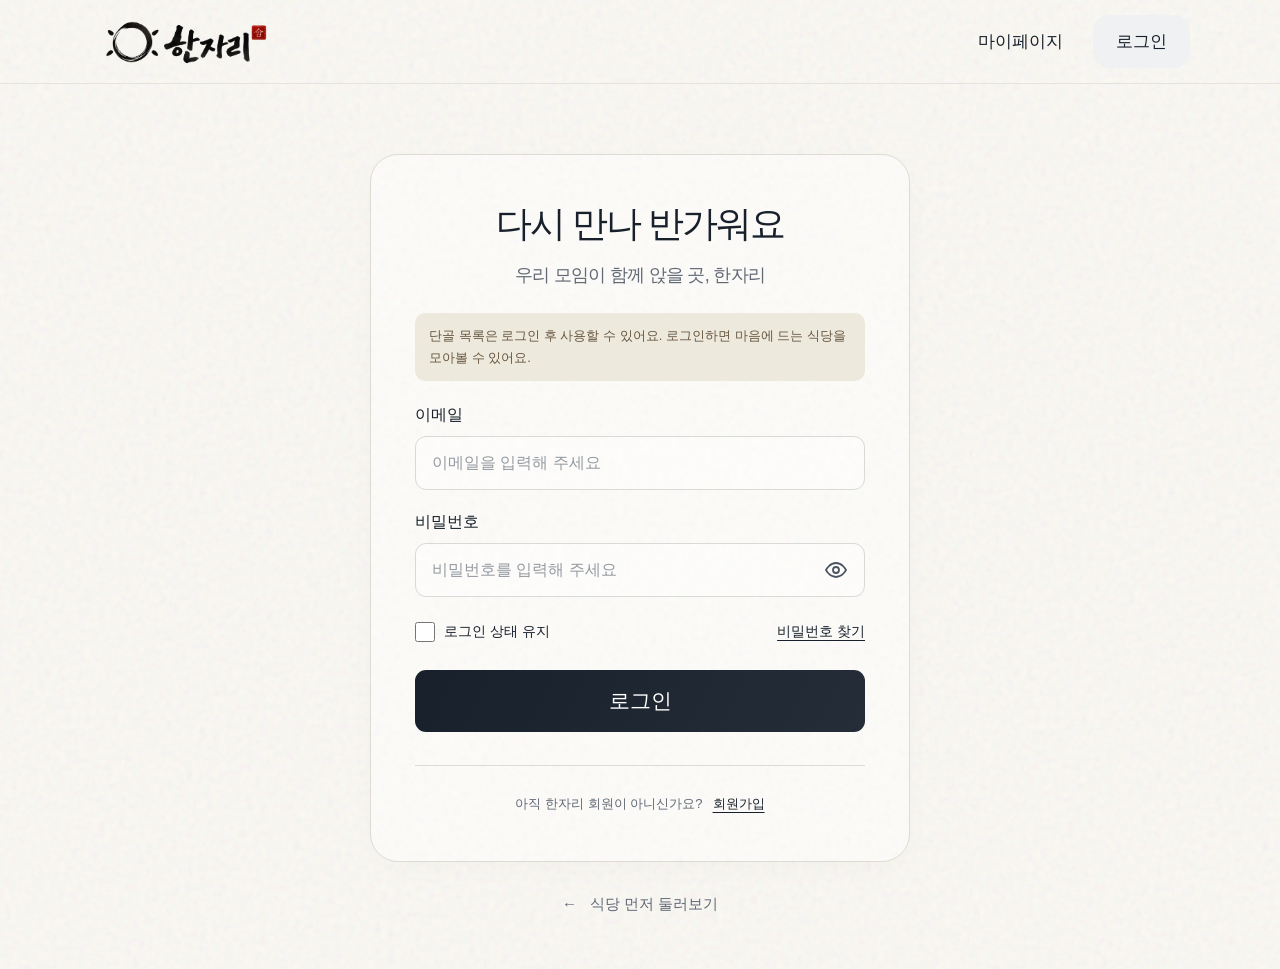
==== frontend/favorites.html @ 2a5a5e81 "Add login/mypage/favorites pages, home sections, and wider search options - Main page: districts 마포구" ====
<!DOCTYPE html>
<html lang="ko"><head><meta charset="UTF-8"><meta name="viewport" content="width=device-width, initial-scale=1"><meta http-equiv="refresh" content="0;url=login.html?next=favorites.html"><title>단골 목록 — 로그인이 필요해요</title></head><body><p>단골 목록은 로그인 후 사용할 수 있어요. <a href="login.html?next=favorites.html">로그인 페이지로 이동</a></p></body></html>
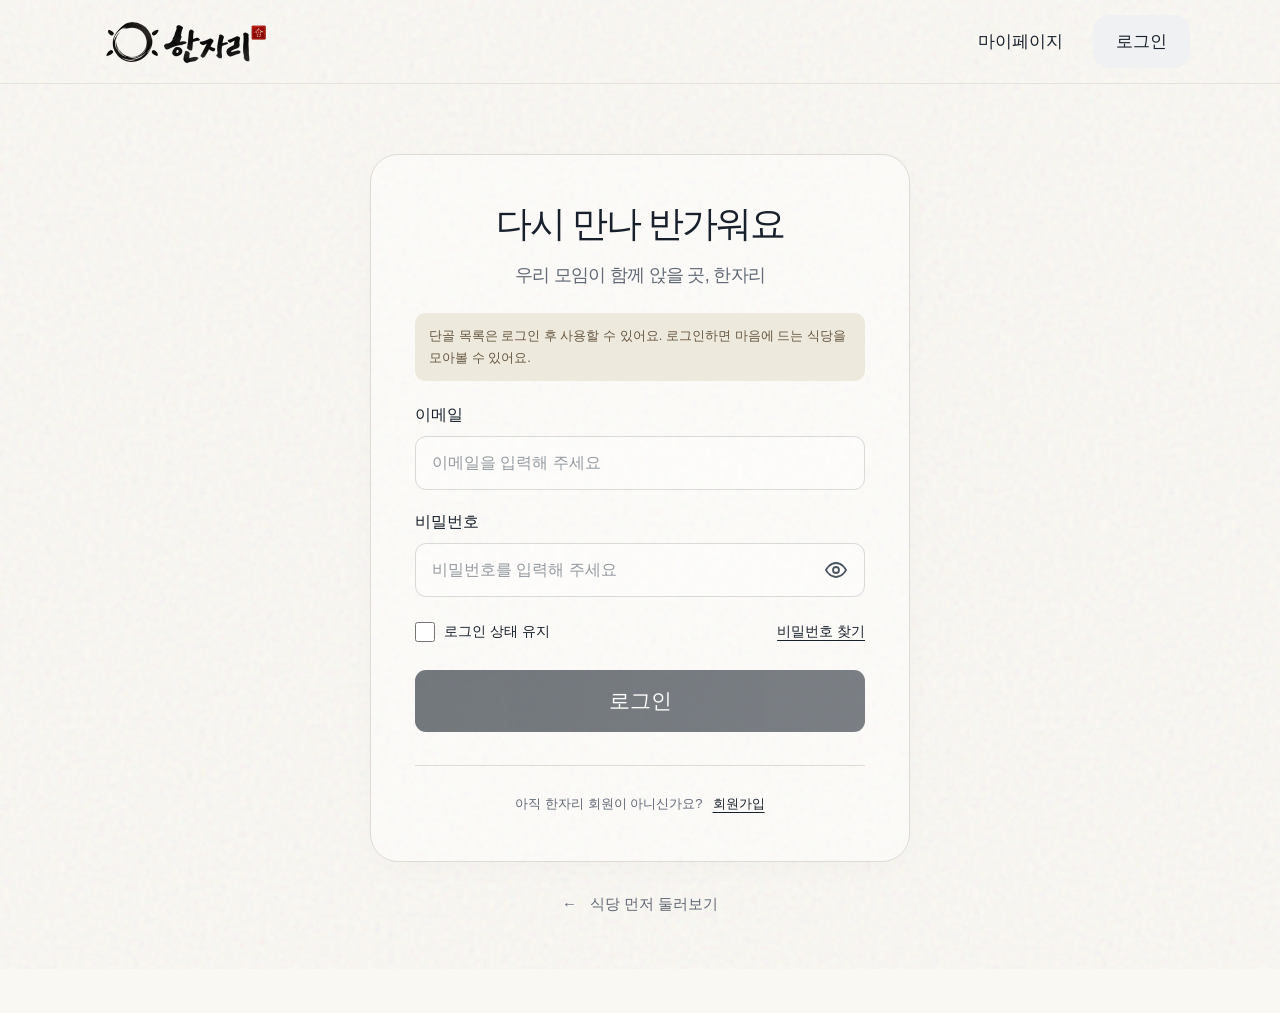
==== commit 009a2275: "Connect login, favorites, and mypage screens to the API - Login form calls POST /api/auth/login and " ====
--- a/frontend/favorites.html
+++ b/frontend/favorites.html
@@ -1,2 +1,2 @@
 <!DOCTYPE html>
-<html lang="ko"><head><meta charset="UTF-8"><meta name="viewport" content="width=device-width, initial-scale=1"><meta http-equiv="refresh" content="0;url=login.html?next=favorites.html"><title>단골 목록 — 로그인이 필요해요</title></head><body><p>단골 목록은 로그인 후 사용할 수 있어요. <a href="login.html?next=favorites.html">로그인 페이지로 이동</a></p></body></html>
+<html lang="ko"><head><meta charset="UTF-8"><meta name="viewport" content="width=device-width, initial-scale=1"><meta http-equiv="refresh" content="0;url=mypage.html#favorites"><title>단골 목록 — 한자리</title></head><body><p>단골 목록은 마이페이지로 옮겼어요. <a href="mypage.html#favorites">단골 목록으로 이동</a></p></body></html>
